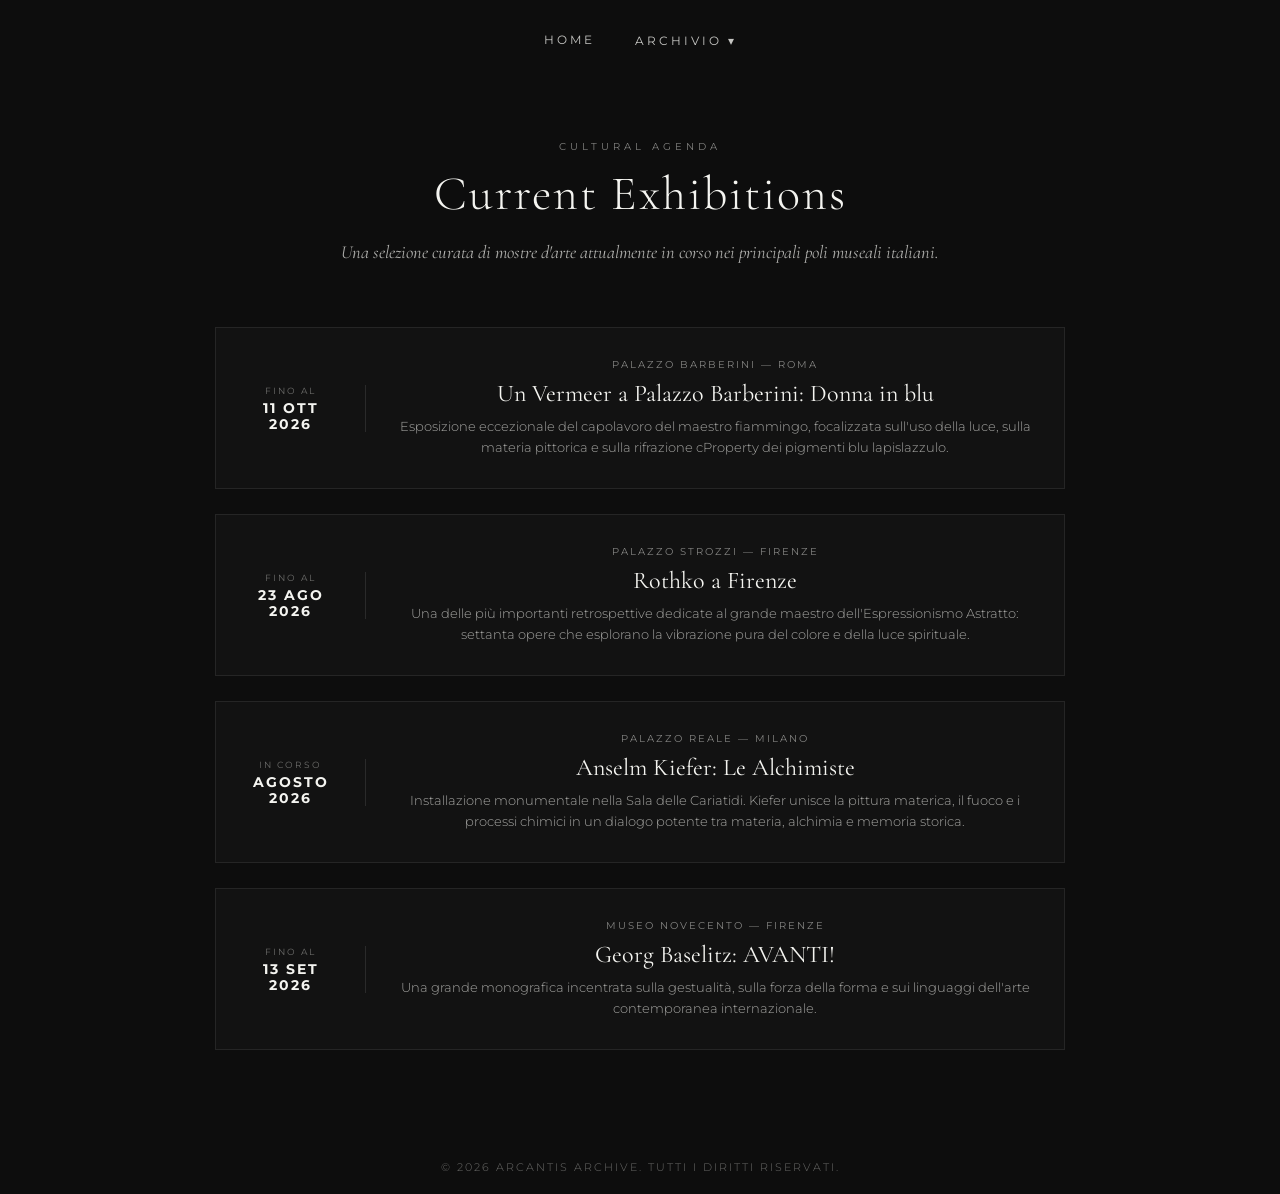
==== exhibitions.html @ 1413de3a "Add files via upload" ====
<!DOCTYPE html>
<html lang="it">
<head>
    <!-- ENCODING E VIEWPORT (Ottimizzazione Mobile) -->
    <meta charset="UTF-8"> 
    <meta name="viewport" content="width=device-width, initial-scale=1.0, maximum-scale=5.0">
    
    <!-- SEO BASE -->
    <title>Exhibitions & Cultural Agenda | Arcantis Archive</title>
    <meta name="description" content="Mostre d'arte consigliate ad agosto e settembre 2026 da Arcantis Archive: Vermeer, Rothko, Anselm Kiefer e scultura contemporanea.">
    <meta name="keywords" content="mostre arte agosto 2026, mostre roma vermeer, rothko firenze, kiefer milano, baselitz, agenda culturale">
    <meta name="author" content="Arcantis Archive">

    <!-- SEO SOCIAL (Open Graph) -->
    <meta property="og:title" content="Exhibitions & Cultural Agenda | Arcantis Archive">
    <meta property="og:description" content="Una selezione curata di mostre in corso in Italia tra grande pittura, materia e colore.">
    <meta property="og:type" content="website">
    <meta property="og:url" content="https://arcantisarchive.com/exhibitions.html">

    <!-- FONT GOOGLE -->
    <link rel="preconnect" href="https://fonts.googleapis.com">
    <link rel="preconnect" href="https://fonts.gstatic.com" crossorigin>
    <link href="https://fonts.googleapis.com/css2?family=Cormorant+Garamond:ital,wght@0,300;0,400;0,600;1,300&family=Montserrat:wght@200;300;400;500&display=swap" rel="stylesheet">
    
    <!-- FOGLIO DI STILE CSS -->
    <link rel="stylesheet" href="style.css">
</head>
<body>

    <!-- NAVIGAZIONE PRINCIPALE -->
    <nav class="navbar" aria-label="Navigazione principale">
        <a href="index.html" class="nav-logo">Home</a>
        
        <div class="dropdown">
            <button class="dropbtn" aria-haspopup="true">Archivio ▾</button>
            <div class="dropdown-content">
                <a href="heritage.html">Heritage</a>
                <a href="terroir.html">Terroir</a>
                <a href="exhibitions.html">Exhibitions</a>
            </div>
        </div>
    </nav>

    <!-- CONTENUTO PRINCIPALE -->
    <main class="page-container">
        
        <header class="page-header">
            <span class="section-label">Cultural Agenda</span>
            <h1 class="page-title">Current Exhibitions</h1>
            <p class="page-subtitle">Una selezione curata di mostre d'arte attualmente in corso nei principali poli museali italiani.</p>
        </header>

        <!-- LISTA MOSTRE REALI AD AGOSTO/SETTEMBRE 2026 -->
        <section class="exhibitions-list" aria-label="Elenco delle mostre consigliate">
            
            <!-- MOSTRA 1: ROMA - VERMEER -->
            <article class="exhibition-item">
                <div class="exhibition-date">
                    <span>FINO AL</span>
                    <strong>11 OTT 2026</strong>
                </div>
                <div class="exhibition-info">
                    <span class="exhibition-location">Palazzo Barberini — Roma</span>
                    <h3>Un Vermeer a Palazzo Barberini: Donna in blu</h3>
                    <p>Esposizione eccezionale del capolavoro del maestro fiammingo, focalizzata sull'uso della luce, sulla materia pittorica e sulla rifrazione cProperty dei pigmenti blu lapislazzulo.</p>
                </div>
            </article>

            <!-- MOSTRA 2: FIRENZE - ROTHKO -->
            <article class="exhibition-item">
                <div class="exhibition-date">
                    <span>FINO AL</span>
                    <strong>23 AGO 2026</strong>
                </div>
                <div class="exhibition-info">
                    <span class="exhibition-location">Palazzo Strozzi — Firenze</span>
                    <h3>Rothko a Firenze</h3>
                    <p>Una delle più importanti retrospettive dedicate al grande maestro dell'Espressionismo Astratto: settanta opere che esplorano la vibrazione pura del colore e della luce spirituale.</p>
                </div>
            </article>

            <!-- MOSTRA 3: MILANO - ANSELM KIEFER -->
            <article class="exhibition-item">
                <div class="exhibition-date">
                    <span>IN CORSO</span>
                    <strong>AGOSTO 2026</strong>
                </div>
                <div class="exhibition-info">
                    <span class="exhibition-location">Palazzo Reale — Milano</span>
                    <h3>Anselm Kiefer: Le Alchimiste</h3>
                    <p>Installazione monumentale nella Sala delle Cariatidi. Kiefer unisce la pittura materica, il fuoco e i processi chimici in un dialogo potente tra materia, alchimia e memoria storica.</p>
                </div>
            </article>

            <!-- MOSTRA 4: FIRENZE - BASELITZ -->
            <article class="exhibition-item">
                <div class="exhibition-date">
                    <span>FINO AL</span>
                    <strong>13 SET 2026</strong>
                </div>
                <div class="exhibition-info">
                    <span class="exhibition-location">Museo Novecento — Firenze</span>
                    <h3>Georg Baselitz: AVANTI!</h3>
                    <p>Una grande monografica incentrata sulla gestualità, sulla forza della forma e sui linguaggi dell'arte contemporanea internazionale.</p>
                </div>
            </article>

        </section>

    </main>

    <!-- FOOTER -->
    <footer class="site-footer">
        <p>&copy; 2026 Arcantis Archive. Tutti i diritti riservati.</p>
    </footer>

</body>
</html>
---- style.css ----
/* =========================================
   ARCANTIS ARCHIVE
   MAIN STYLESHEET
   ========================================= */

/* RESET */
* {
    margin: 0;
    padding: 0;
    box-sizing: border-box;
}

/* VARIABLES */
:root {
    --bg-color: #0D0D0D;
    --text-color: #F4F4F0;
    --accent-gold: #C5A059;
}

/* =========================================
   BASE
   ========================================= */

html {
    background-color: var(--bg-color);
}

body {
    background-color: var(--bg-color);
    color: var(--text-color);
    font-family: 'Montserrat', sans-serif;
    min-height: 100vh;
    min-height: 100dvh;
    text-align: center;
    margin: 0;
    padding: 0;
    overflow-x: hidden;
}

/* =========================================
   NAVIGATION
   ========================================= */

.navbar {
    position: fixed;
    top: 30px;
    left: 0;
    width: 100%;
    display: flex;
    justify-content: center;
    align-items: center;
    gap: 40px;
    z-index: 9999; /* porta il menu sopra a tutto!*/
    pointer-events: auto;
}

.navbar a,
.dropbtn {
    color: var(--text-color);
    text-decoration: none;
    text-transform: uppercase;
    font-family: 'Montserrat', sans-serif;
    font-size: 0.75rem;
    letter-spacing: 3px;
    cursor: pointer;
    opacity: 0.8;
    transition: opacity 0.3s ease;
}

.navbar a:hover,
.dropbtn:hover {
    opacity: 1;
}

/* DROPDOWN */

.dropdown {
    position: relative;
    display: inline-block;
    padding-bottom: 15px;
    margin-bottom: -15px;
}

.dropdown-content {
    display: none;
    position: absolute;
    top: 100%;
    left: 50%;
    transform: translateX(-50%);
    background-color: #141414;
    min-width: 160px;
    padding: 10px 0;
    border: 1px solid rgba(255, 255, 255, 0.15);
    box-shadow: 0 10px 25px rgba(0, 0, 0, 0.8);
    text-align: center;
    z-index: 10000;
}

.dropdown-content a {
    color: #e0e0e0;
    padding: 12px 20px;
    display: block;
    font-size: 0.75rem;
    letter-spacing: 2px;
    text-decoration: none;
    white-space: nowrap;
}

.dropdown-content a:hover {
    color: #ffffff;
    background-color: rgba(255, 255, 255, 0.03);
}

/* DESKTOP DROPDOWN */
.dropdown:hover .dropdown-content {
    display: block;
}

/* =========================================
   HOME PAGE
   ========================================= */

.hero-container {
    min-height: 100vh;
    min-height: 100dvh;
    width: 100%;
    display: flex;
    flex-direction: column;
    justify-content: center;
    align-items: center;
    gap: 28px;
    padding: 80px 20px;
}

.logo-box {
    display: flex;
    justify-content: center;
    align-items: center;
}

.brand-logo {
    width: 180px;
    max-width: 60vw;
    height: auto;
    display: block;
}

/* TAGLINE */

.tagline {
    font-family: 'Cormorant Garamond', serif;
    font-size: 1.3rem;
    font-weight: 300;
    letter-spacing: 2px;
    line-height: 1.4;
    color: rgba(244, 244, 240, 0.7);
    font-style: italic;
    max-width: 90vw;
}

/* STATUS */

.status-badge {
    font-size: 0.75rem;
    letter-spacing: 4px;
    text-transform: uppercase;
    color: var(--accent-gold);
    display: flex;
    align-items: center;
    justify-content: center;
    gap: 8px;
    margin-top: 15px;
    max-width: 90vw;
}

.dot {
    width: 6px;
    height: 6px;
    flex: 0 0 6px;
    background-color: var(--accent-gold);
    border-radius: 50%;
    display: inline-block;
    animation: pulse 2s infinite;
}

@keyframes pulse {
    0% {
        opacity: 0.3;
    }

    50% {
        opacity: 1;
    }

    100% {
        opacity: 0.3;
    }
}

/* =========================================
   INTERNAL PAGES
   HERITAGE / TERROIR
   ========================================= */

.page-container {
    width: 100%;
    min-height: 100vh;
    padding: 140px 20px 80px;
    max-width: 1100px;
    margin: 0 auto;
}

.page-header {
    text-align: center;
    margin-bottom: 60px;
}

.section-label {
    font-family: 'Montserrat', sans-serif;
    font-size: 0.65rem;
    letter-spacing: 4px;
    text-transform: uppercase;
    color: rgba(244, 244, 240, 0.5);
    display: block;
    margin-bottom: 12px;
}

.page-title {
    font-family: 'Cormorant Garamond', serif;
    font-size: 3rem;
    font-weight: 300;
    letter-spacing: 2px;
    margin-bottom: 15px;
    color: var(--text-color);
}

.page-subtitle {
    font-family: 'Cormorant Garamond', serif;
    font-style: italic;
    font-size: 1.15rem;
    color: rgba(244, 244, 240, 0.7);
    max-width: 600px;
    margin: 0 auto;
    line-height: 1.6;
}

/* =========================================
   ARCHIVE GRID
   ========================================= */

.archive-grid {
    display: grid;
    grid-template-columns: repeat(auto-fit, minmax(280px, 1fr));
    gap: 40px;
    margin-top: 40px;
}

.archive-card {
    background-color: rgba(255, 255, 255, 0.02);
    border: 1px solid rgba(255, 255, 255, 0.08);
    transition: transform 0.3s ease, border-color 0.3s ease;
    min-width: 0;
}

.archive-card:hover {
    transform: translateY(-5px);
    border-color: rgba(255, 255, 255, 0.2);
}

.card-image-placeholder {
    width: 100%;
    height: 220px;
    background-color: rgba(255, 255, 255, 0.04);
    display: flex;
    justify-content: center;
    align-items: center;
    font-family: 'Montserrat', sans-serif;
    font-size: 0.7rem;
    letter-spacing: 2px;
    color: rgba(244, 244, 240, 0.3);
    text-transform: uppercase;
}

.card-content {
    padding: 25px;
}

.card-tag {
    font-family: 'Montserrat', sans-serif;
    font-size: 0.6rem;
    letter-spacing: 3px;
    text-transform: uppercase;
    color: rgba(244, 244, 240, 0.5);
    display: block;
    margin-bottom: 10px;
}

.card-content h2 {
    font-family: 'Cormorant Garamond', serif;
    font-size: 1.6rem;
    font-weight: 400;
    margin-bottom: 12px;
    color: var(--text-color);
}

.card-content p {
    font-family: 'Montserrat', sans-serif;
    font-size: 0.8rem;
    line-height: 1.6;
    color: rgba(244, 244, 240, 0.6);
    font-weight: 300;
}

/* =========================================
   FOOTER
   ========================================= */

.site-footer {
    width: 100%;
    text-align: center;
    padding: 30px 20px 20px;
}

.site-footer p {
    font-size: 0.7rem;
    letter-spacing: 2px;
    text-transform: uppercase;
    color: rgba(244, 244, 240, 0.4);
    font-weight: 300;
}

/* =========================================
   MOBILE
   ========================================= */

@media (max-width: 600px) {

    /* NAVIGATION */

    .navbar {
        top: 22px;
        gap: 24px;
        padding: 0 20px;
    }

    .navbar a,
    .dropbtn {
        font-size: 0.65rem;
        letter-spacing: 2px;
    }

    .dropdown-content {
        min-width: 145px;
    }

    .dropdown-content a {
        font-size: 0.65rem;
        letter-spacing: 1.5px;
        padding: 11px 15px;
    }

    /* HOME */

    .hero-container {
        min-height: 100dvh;
        padding: 80px 20px;
        gap: 22px;
    }

    .brand-logo {
        width: min(180px, 55vw);
    }

    .tagline {
        max-width: 90vw;
        font-size: clamp(1.05rem, 4.5vw, 1.3rem);
        letter-spacing: 1px;
        line-height: 1.4;
    }

    .status-badge {
        max-width: 90vw;
        font-size: 0.65rem;
        letter-spacing: 2.5px;
    }

    /* INTERNAL PAGES */

    .page-container {
        min-height: 100vh;
        padding: 110px 20px 60px;
    }

    .page-header {
        margin-bottom: 40px;
    }

    .section-label {
        font-size: 0.6rem;
        letter-spacing: 3px;
    }

    .page-title {
        font-size: 2.3rem;
        letter-spacing: 1px;
    }

    .page-subtitle {
        font-size: 1rem;
        line-height: 1.5;
    }

    /* GRID */

    .archive-grid {
        grid-template-columns: 1fr;
        gap: 25px;
        margin-top: 30px;
    }

    .card-image-placeholder {
        height: 190px;
    }

    .card-content {
        padding: 20px;
    }

    /* FOOTER */

    .site-footer {
        padding: 30px 20px 20px;
    }

    .site-footer p {
        font-size: 0.55rem;
        letter-spacing: 1.5px;
        line-height: 1.5;
    }
}
/* ==========================================
   STILI PAGINA EXHIBITIONS (AGENDA CULTURALE)
   ========================================== */

/* Contenitore della lista mostre */
.exhibitions-list {
    display: flex;
    flex-direction: column;
    gap: 25px;
    max-width: 850px;
    margin: 40px auto 0 auto;
}

/* Singola scheda della mostra */
.exhibition-item {
    display: flex;
    align-items: center;
    gap: 30px;
    background-color: rgba(255, 255, 255, 0.02);
    border: 1px solid rgba(255, 255, 255, 0.08);
    padding: 30px;
    transition: transform 0.3s ease, border-color 0.3s ease;
}

.exhibition-item:hover {
    transform: translateY(-3px);
    border-color: rgba(255, 255, 255, 0.25);
}

/* Blocco data (A sinistra su PC) */
.exhibition-date {
    display: flex;
    flex-direction: column;
    align-items: center;
    justify-content: center;
    border-right: 1px solid rgba(255, 255, 255, 0.1);
    padding-right: 30px;
    min-width: 120px;
    font-family: 'Montserrat', sans-serif;
    text-align: center;
}

.exhibition-date span {
    font-size: 0.55rem;
    letter-spacing: 2px;
    color: rgba(244, 244, 240, 0.4);
    text-transform: uppercase;
}

.exhibition-date strong {
    font-size: 0.85rem;
    letter-spacing: 2px;
    color: #f4f4f0;
    margin-top: 4px;
}

/* Blocco testi della mostra */
.exhibition-location {
    font-family: 'Montserrat', sans-serif;
    font-size: 0.65rem;
    letter-spacing: 2px;
    text-transform: uppercase;
    color: rgba(244, 244, 240, 0.5);
    display: block;
    margin-bottom: 8px;
}

.exhibition-info h3 {
    font-family: 'Cormorant Garamond', serif;
    font-size: 1.5rem;
    font-weight: 400;
    color: #f4f4f0;
    margin-bottom: 8px;
}

.exhibition-info p {
    font-family: 'Montserrat', sans-serif;
    font-size: 0.82rem;
    color: rgba(244, 244, 240, 0.65);
    line-height: 1.6;
    font-weight: 300;
}


/* ==========================================
   OTTIMIZZAZIONE MOBILE PER EXHIBITIONS
   ========================================== */

@media screen and (max-width: 768px) {
    
    /* Su smartphone la scheda da orizzontale diventa verticale */
    .exhibition-item {
        flex-direction: column;
        align-items: flex-start;
        gap: 15px;
        padding: 20px;
    }

    /* La data non ha più il bordo a destra ma sotto */
    .exhibition-date {
        border-right: none;
        border-bottom: 1px solid rgba(255, 255, 255, 0.1);
        padding-right: 0;
        padding-bottom: 12px;
        width: 100%;
        align-items: flex-start;
        text-align: left;
    }

    .exhibition-info h3 {
        font-size: 1.3rem;
    }
}
/* =======================================================
   ELIMINAZIONE VELO BIANCO SU MENU ARCHIVIO & DROPDOWN
   ======================================================= */

/* 1. Azzera sfondi e filtri su tutti gli stati del contenitore e del bottone */
.dropdown,
.dropdown:hover,
.dropdown:focus,
.dropdown:focus-within,
.dropbtn,
.dropbtn:hover,
.dropbtn:focus,
.dropbtn:focus-visible,
.dropbtn:active {
    background: transparent !important;
    background-color: transparent !important;
    filter: none !important;
    backdrop-filter: none !important;
    box-shadow: none !important;
    outline: none !important;
}

/* 2. Disattiva eventuali pseudo-elementi (overlay/velature) */
.dropdown::before,
.dropdown::after,
.dropbtn::before,
.dropbtn::after,
.dropdown-content::before,
.dropdown-content::after {
    display: none !important;
    content: none !important;
}

/* 3. Forza il blocco della tendina a uno sfondo scuro solido (senza veli) */
.dropdown-content,
.dropdown:hover .dropdown-content,
.dropdown:focus-within .dropdown-content {
    background-color: #141414 !important;
    background: #141414 !important;
    border: 1px solid rgba(255, 255, 255, 0.1) !important;
    box-shadow: 0px 8px 20px rgba(0, 0, 0, 0.7) !important;
    filter: none !important;
    backdrop-filter: none !important;
}

/* 4. Garantisce sfondo scuro solido su tutte le voci interne */
.dropdown-content a,
.dropdown-content a:link,
.dropdown-content a:visited,
.dropdown-content a:focus,
.dropdown-content a:active {
    background-color: #141414 !important;
    background: #141414 !important;
    color: rgba(244, 244, 240, 0.85) !important;
    outline: none !important;
}

/* 5. Unica velatura consentita: leggero chiarore al passaggio del mouse sul singolo link */
.dropdown-content a:hover {
    background-color: rgba(255, 255, 255, 0.08) !important;
    background: rgba(255, 255, 255, 0.08) !important;
    color: #f4f4f0 !important;
}
/* ELIMINAZIONE BORDINO BIANCO DI SELEZIONE */
.dropbtn,
.dropbtn:focus,
.dropbtn:focus-visible,
.dropbtn:active,
.dropbtn:hover,
.dropdown:focus,
.dropdown:focus-within {
    border: none !important;
    outline: none !important;
    outline-offset: 0 !important;
    box-shadow: none !important;
}
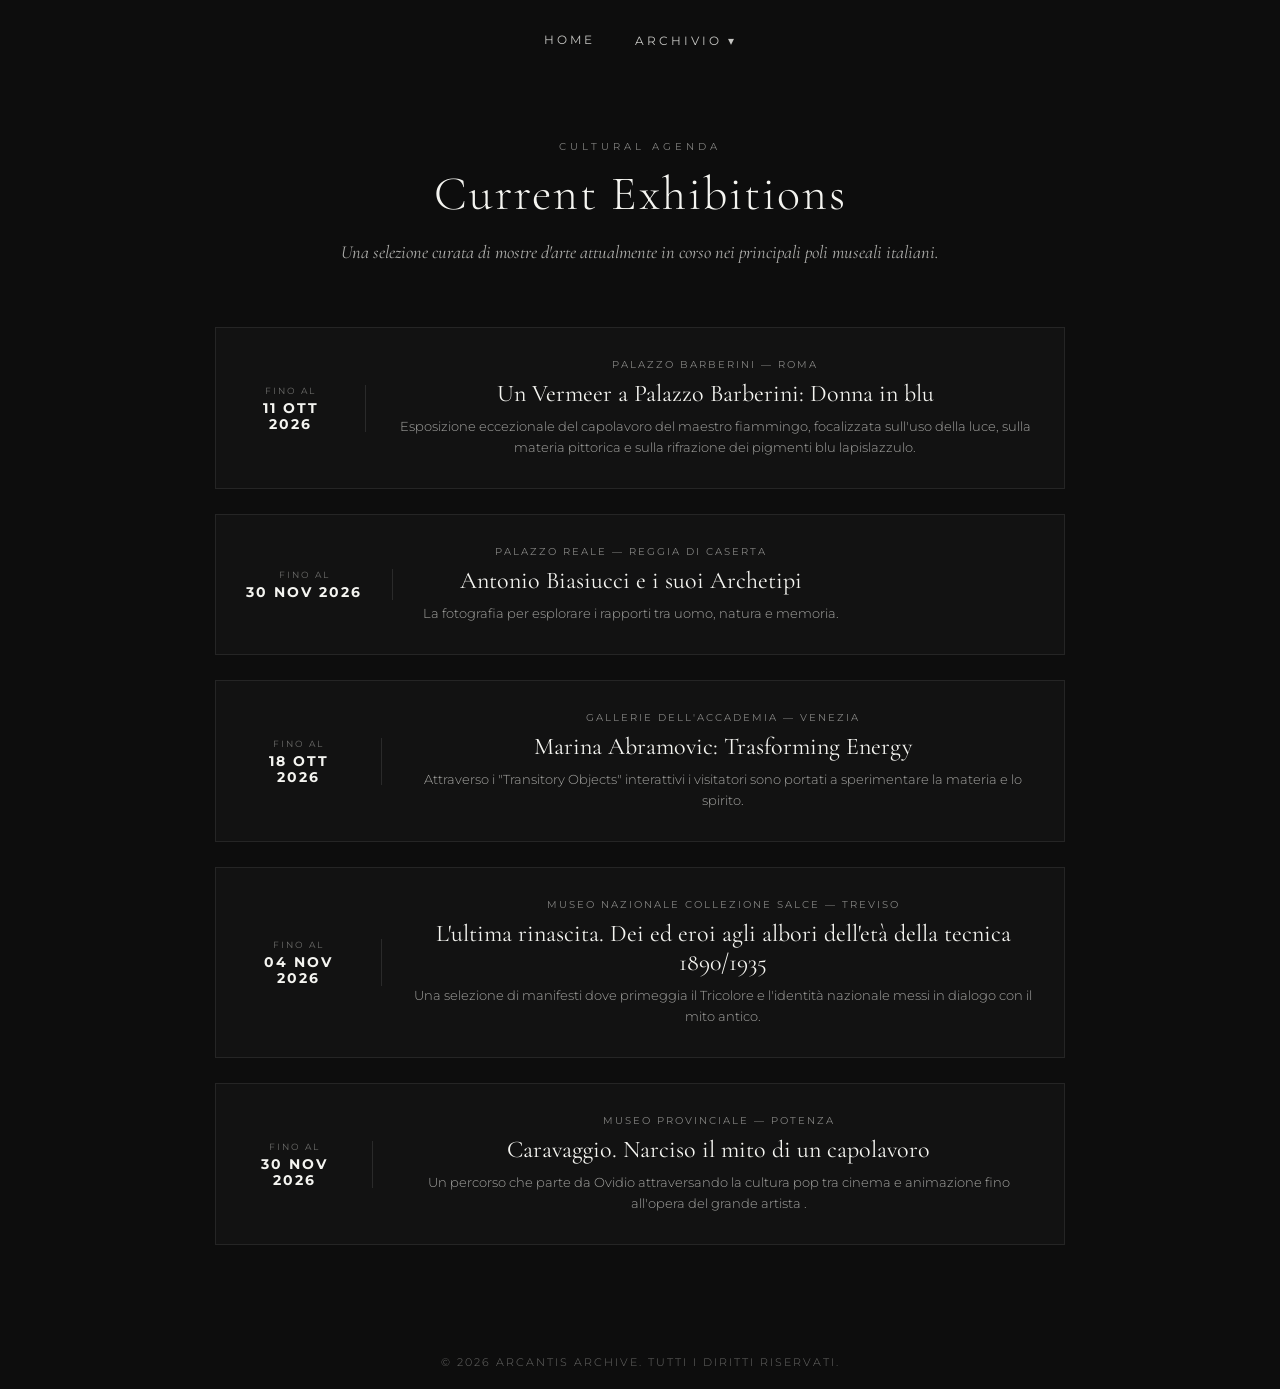
==== commit a3a21db9: "Add files via upload" ====
--- a/exhibitions.html
+++ b/exhibitions.html
@@ -7,8 +7,8 @@
     
     <!-- SEO BASE -->
     <title>Exhibitions & Cultural Agenda | Arcantis Archive</title>
-    <meta name="description" content="Mostre d'arte consigliate ad agosto e settembre 2026 da Arcantis Archive: Vermeer, Rothko, Anselm Kiefer e scultura contemporanea.">
-    <meta name="keywords" content="mostre arte agosto 2026, mostre roma vermeer, rothko firenze, kiefer milano, baselitz, agenda culturale">
+    <meta name="description" content="Mostre d'arte consigliate a settembre 2026 da Arcantis Archive: Vermeer, Antonio Biasiucci, Marina Abramovic e Caravaggio.">
+    <meta name="keywords" content="mostre arte da settembre 2026, mostre roma vermeer, biasiucci caserta, abramovic venezia, caravaggio potenza, agenda culturale">
     <meta name="author" content="Arcantis Archive">
 
     <!-- SEO SOCIAL (Open Graph) -->
@@ -50,7 +50,7 @@
             <p class="page-subtitle">Una selezione curata di mostre d'arte attualmente in corso nei principali poli museali italiani.</p>
         </header>
 
-        <!-- LISTA MOSTRE REALI AD AGOSTO/SETTEMBRE 2026 -->
+        <!-- LISTA MOSTRE REALI A SETTEMBRE 2026 -->
         <section class="exhibitions-list" aria-label="Elenco delle mostre consigliate">
             
             <!-- MOSTRA 1: ROMA - VERMEER -->
@@ -62,48 +62,62 @@
                 <div class="exhibition-info">
                     <span class="exhibition-location">Palazzo Barberini — Roma</span>
                     <h3>Un Vermeer a Palazzo Barberini: Donna in blu</h3>
-                    <p>Esposizione eccezionale del capolavoro del maestro fiammingo, focalizzata sull'uso della luce, sulla materia pittorica e sulla rifrazione cProperty dei pigmenti blu lapislazzulo.</p>
+                    <p>Esposizione eccezionale del capolavoro del maestro fiammingo, focalizzata sull'uso della luce, sulla materia pittorica e sulla rifrazione dei pigmenti blu lapislazzulo.</p>
                 </div>
             </article>
 
-            <!-- MOSTRA 2: FIRENZE - ROTHKO -->
+            <!-- MOSTRA 2: CASERTA - ANTONIO BIASIUCCI -->
             <article class="exhibition-item">
                 <div class="exhibition-date">
                     <span>FINO AL</span>
-                    <strong>23 AGO 2026</strong>
+                    <strong>30 NOV 2026</strong>
                 </div>
                 <div class="exhibition-info">
-                    <span class="exhibition-location">Palazzo Strozzi — Firenze</span>
-                    <h3>Rothko a Firenze</h3>
-                    <p>Una delle più importanti retrospettive dedicate al grande maestro dell'Espressionismo Astratto: settanta opere che esplorano la vibrazione pura del colore e della luce spirituale.</p>
+                    <span class="exhibition-location">Palazzo Reale — Reggia di Caserta</span>
+                    <h3>Antonio Biasiucci e i suoi Archetipi</h3>
+                    <p>La fotografia per esplorare i rapporti tra uomo, natura e memoria.</p>
                 </div>
             </article>
 
-            <!-- MOSTRA 3: MILANO - ANSELM KIEFER -->
+            <!-- MOSTRA 3: VENEZIA - MARINA ABRAMOVIC -->
             <article class="exhibition-item">
                 <div class="exhibition-date">
-                    <span>IN CORSO</span>
-                    <strong>AGOSTO 2026</strong>
+                    <span>FINO AL</span>
+                    <strong>18 OTT 2026</strong>
                 </div>
                 <div class="exhibition-info">
-                    <span class="exhibition-location">Palazzo Reale — Milano</span>
-                    <h3>Anselm Kiefer: Le Alchimiste</h3>
-                    <p>Installazione monumentale nella Sala delle Cariatidi. Kiefer unisce la pittura materica, il fuoco e i processi chimici in un dialogo potente tra materia, alchimia e memoria storica.</p>
+                    <span class="exhibition-location">Gallerie dell'Accademia — Venezia</span>
+                    <h3>Marina Abramovic: Trasforming Energy</h3>
+                    <p>Attraverso i "Transitory Objects" interattivi i visitatori sono portati a sperimentare la materia e lo spirito.</p>
                 </div>
             </article>
 
-            <!-- MOSTRA 4: FIRENZE - BASELITZ -->
+            <!-- MOSTRA 4: TREVISO - DEI ED EROI AGLI ALBORI DELLA TECNICA 1890/1935 -->
             <article class="exhibition-item">
                 <div class="exhibition-date">
                     <span>FINO AL</span>
-                    <strong>13 SET 2026</strong>
+                    <strong>04 NOV 2026</strong>
                 </div>
                 <div class="exhibition-info">
-                    <span class="exhibition-location">Museo Novecento — Firenze</span>
-                    <h3>Georg Baselitz: AVANTI!</h3>
-                    <p>Una grande monografica incentrata sulla gestualità, sulla forza della forma e sui linguaggi dell'arte contemporanea internazionale.</p>
+                    <span class="exhibition-location">Museo Nazionale Collezione Salce — Treviso</span>
+                    <h3>L'ultima rinascita. Dei ed eroi agli albori dell'età della tecnica 1890/1935</h3>
+                    <p>Una selezione di manifesti dove primeggia il Tricolore e l'identità nazionale messi in dialogo con il mito antico.</p>
                 </div>
             </article>
+
+            <!-- MOSTRA 5: POTENZA - CARAVAGGIO - NARCISO IL MITO DI UN CAPOLAVORO -->
+            <article class="exhibition-item">
+                <div class="exhibition-date">
+                    <span>FINO AL</span>
+                    <strong>30 NOV 2026</strong>
+                </div>
+                <div class="exhibition-info">
+                    <span class="exhibition-location">Museo Provinciale — Potenza</span>
+                    <h3>Caravaggio. Narciso il mito di un capolavoro</h3>
+                    <p>Un percorso che parte da Ovidio attraversando la cultura pop tra cinema e animazione fino all'opera del grande artista .</p>
+                </div>
+            </article>
+
 
         </section>
 
